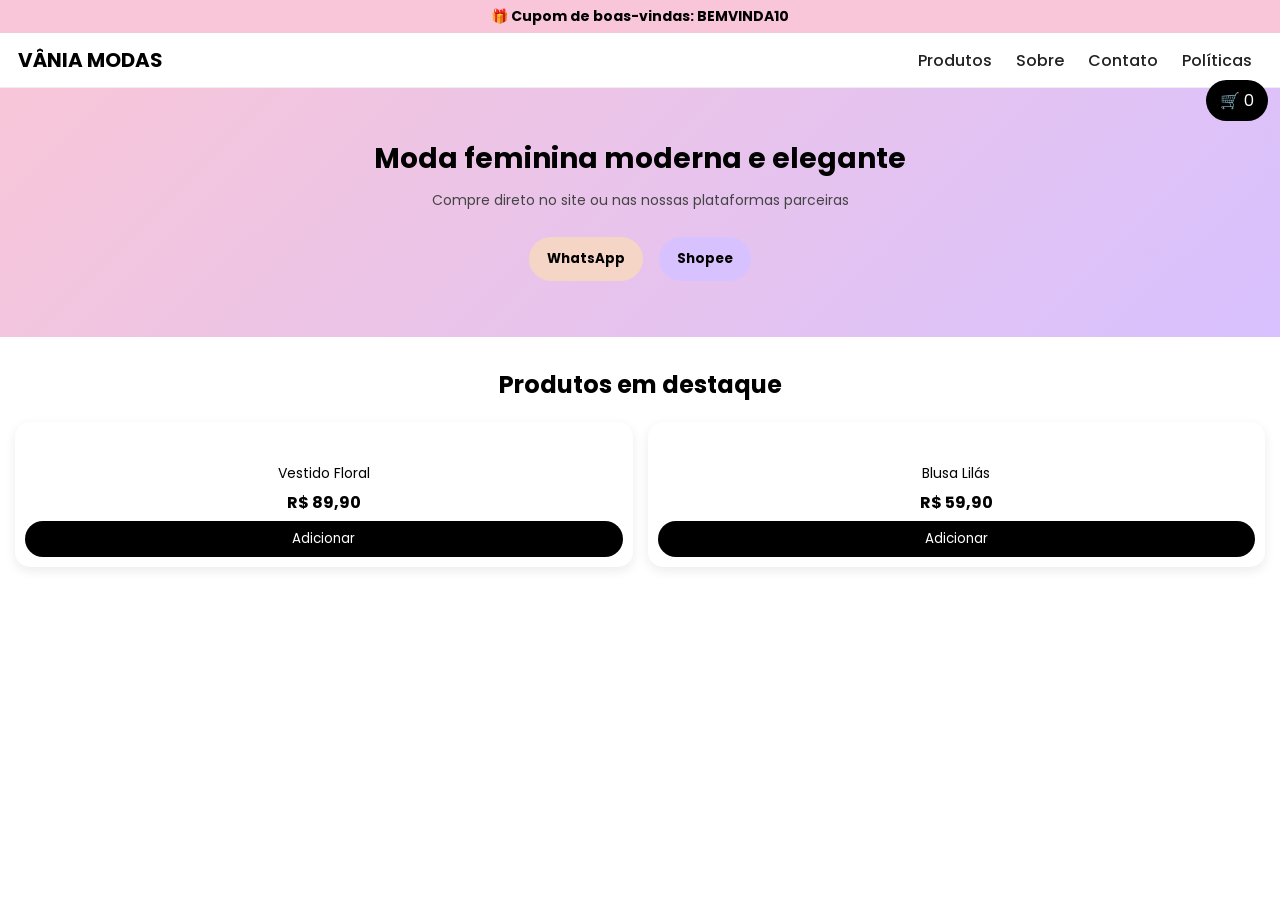
==== index.html @ fba29510 "Refactor HTML structure and update cart functions" ====
<!DOCTYPE html>
<html lang="pt-BR">
<head>
    <meta charset="UTF-8">
    <meta name="viewport" content="width=device-width, initial-scale=1.0">
    <title>Vânia Modas</title>

    <!-- LIGANDO O CSS EXTERNO -->
    <link rel="stylesheet" href="style.css">

    <!-- FONTE MODERNA -->
    <link href="https://fonts.googleapis.com/css2?family=Poppins:wght@300;500;700&display=swap" rel="stylesheet">
</head>

<body>

<!-- TOPO CUPOM -->
<div class="topbar">
🎁 Cupom de boas-vindas: <b>BEMVINDA10</b>
</div>

<!-- HEADER -->
<header>
    <div class="logo">VÂNIA MODAS</div>

    <nav>
        <a href="#">Produtos</a>
        <a href="#">Sobre</a>
        <a href="#">Contato</a>
        <a href="#">Políticas</a>
    </nav>
</header>

<!-- CARRINHO ESTILO APP (NÃO CORTA NUNCA) -->
<span class="cart-btn mobile-cart" onclick="toggleCart()">🛒 <span id="count">0</span></span>

<!-- HERO -->
<section class="hero">
    <h1>Moda feminina moderna e elegante</h1>
    <p>Compre direto no site ou nas nossas plataformas parceiras</p>

    <button class="btn botao-nude">WhatsApp</button>
    <button class="btn botao-lilas">Shopee</button>
</section>

<!-- PRODUTOS -->
<section class="produtos">
    <h2>Produtos em destaque</h2>

    <div class="grid-produtos">

        <div class="card">
            <img src="https://via.placeholder.com/300x300" alt="">
            <p class="nome-produto">Vestido Floral</p>
            <p class="preco">R$ 89,90</p>
            <button class="add-btn" onclick="addToCart('Vestido Floral')">Adicionar</button>
        </div>

        <div class="card">
            <img src="https://via.placeholder.com/300x300" alt="">
            <p class="nome-produto">Blusa Lilás</p>
            <p class="preco">R$ 59,90</p>
            <button class="add-btn" onclick="addToCart('Blusa Lilás')">Adicionar</button>
        </div>

    </div>
</section>

<!-- CARRINHO MODAL -->
<div class="cart-modal" id="cartModal">
    <h3>Seu Carrinho</h3>
    <div class="cart-items" id="cartItems"></div>
    <button class="cart-close" onclick="toggleCart()">Fechar</button>
</div>

<!-- SCRIPT -->
<script>
let cart = [];

function addToCart(produto){
    cart.push(produto);
    document.getElementById("count").innerText = cart.length;
    updateCart();
}

function updateCart(){
    let html = "";
    cart.forEach(p => {
        html += "<p>🛍️ " + p + "</p>";
    });
    document.getElementById("cartItems").innerHTML = html;
}

function toggleCart(){
    document.getElementById("cartModal").classList.toggle("active");
}
</script>

</body>
</html>
---- style.css ----
/* RESET */
* {
    margin: 0;
    padding: 0;
    box-sizing: border-box;
    font-family: 'Poppins', sans-serif;
}

/* CORES */
:root {
    --rosa: #f8c6d8;
    --lilas: #d8c1ff;
    --nude: #f5d6c6;
    --preto: #222;
}

/* TOPO CUPOM */
.topbar {
    background: var(--rosa);
    text-align: center;
    padding: 6px;
    font-size: 14px;
    font-weight: bold;
}

/* HEADER */
header {
    display: flex;
    justify-content: space-between;
    align-items: center;
    padding: 12px 18px;
    background: white;
    border-bottom: 1px solid #eee;
    position: sticky;
    top: 0;
    z-index: 1000;
}

.logo {
    font-size: 20px;
    font-weight: bold;
}

nav a {
    margin: 0 10px;
    text-decoration: none;
    color: var(--preto);
    font-weight: 500;
}

/* CARRINHO ESTILO APP (NÃO CORTA) */
.cart-btn {
    background: black;
    color: white;
    padding: 8px 14px;
    border-radius: 30px;
    cursor: pointer;
    font-size: 16px;
    position: fixed;
    top: 80px;
    right: 12px;
    z-index: 9999;
}

/* HERO */
.hero {
    background: linear-gradient(135deg, var(--rosa), var(--lilas));
    padding: 50px 20px;
    text-align: center;
}

.hero h1 {
    font-size: 28px;
    margin-bottom: 10px;
}

.hero p {
    font-size: 14px;
    color: #444;
    margin-bottom: 20px;
}

/* BOTÕES */
.btn {
    padding: 12px 18px;
    border-radius: 25px;
    border: none;
    cursor: pointer;
    margin: 6px;
    font-weight: bold;
}

.botao-nude {
    background: var(--nude);
}

.botao-lilas {
    background: var(--lilas);
}

/* PRODUTOS */
.produtos {
    padding: 30px 15px;
}

.produtos h2 {
    text-align: center;
    margin-bottom: 20px;
}

.grid-produtos {
    display: grid;
    grid-template-columns: repeat(2, 1fr);
    gap: 15px;
}

.card {
    background: white;
    border-radius: 15px;
    box-shadow: 0 4px 12px rgba(0,0,0,0.08);
    padding: 10px;
    text-align: center;
}

.card img {
    width: 100%;
    border-radius: 12px;
}

.nome-produto {
    font-size: 14px;
    margin: 6px 0;
}

.preco {
    font-weight: bold;
    margin-bottom: 6px;
}

.add-btn {
    background: black;
    color: white;
    padding: 8px;
    border-radius: 20px;
    border: none;
    width: 100%;
    cursor: pointer;
}

/* CARRINHO MODAL */
.cart-modal {
    position: fixed;
    top: 0;
    right: -100%;
    width: 300px;
    height: 100vh;
    background: white;
    box-shadow: -5px 0 15px rgba(0,0,0,0.2);
    padding: 15px;
    transition: 0.3s;
    z-index: 99999;
}

.cart-modal.active {
    right: 0;
}

.cart-modal h3 {
    margin-bottom: 10px;
}

.cart-items {
    font-size: 14px;
    margin-bottom: 10px;
}

.cart-close {
    background: red;
    color: white;
    border: none;
    padding: 8px;
    width: 100%;
    border-radius: 8px;
}

/* MOBILE AJUSTES */
@media (max-width: 600px) {
    .grid-produtos {
        grid-template-columns: 1fr 1fr;
    }

    nav {
        display: none;
    }

    .hero h1 {
        font-size: 22px;
    }
}
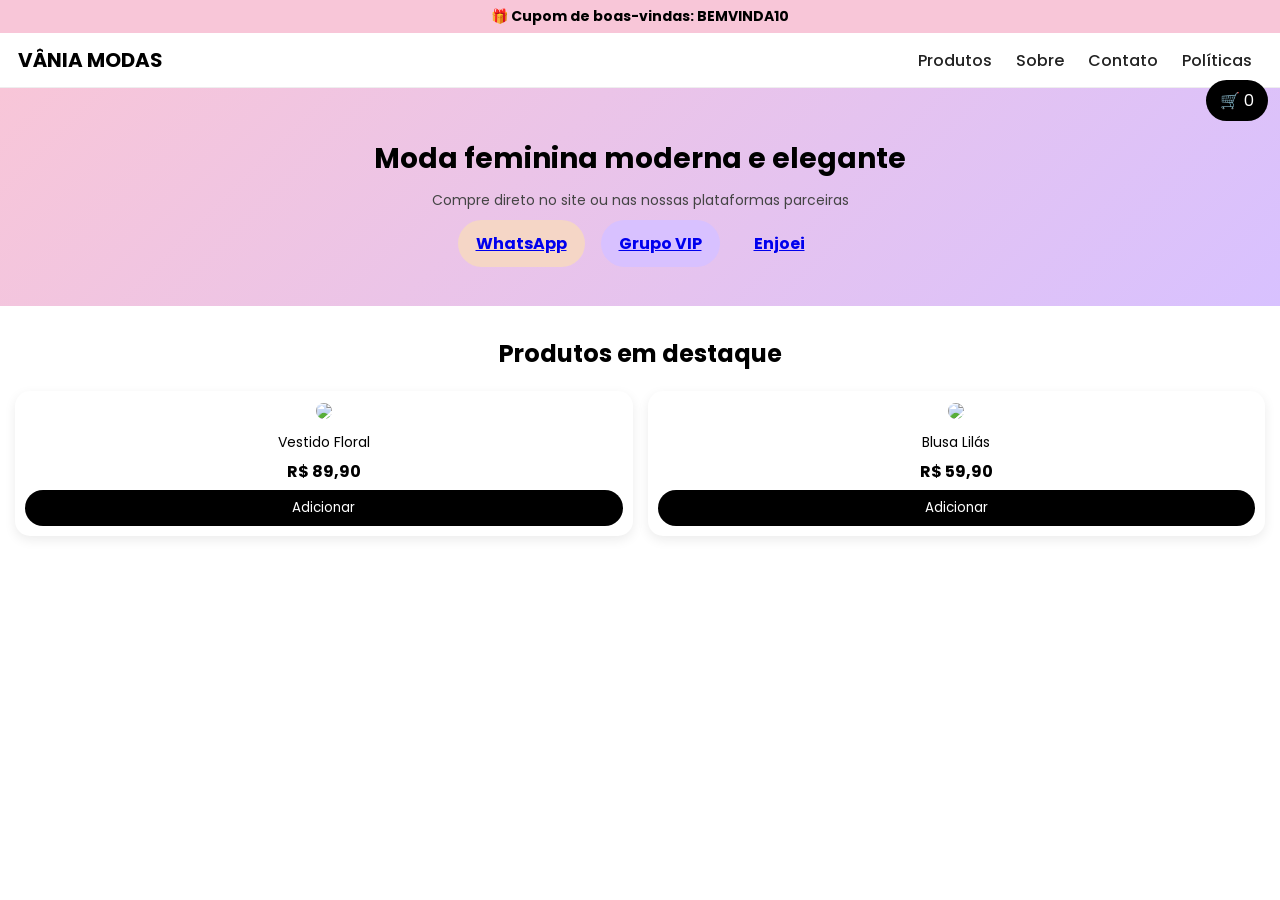
==== commit 12218bf4: "Update index.html" ====
--- a/index.html
+++ b/index.html
@@ -1,15 +1,15 @@
 <!DOCTYPE html>
 <html lang="pt-BR">
 <head>
-    <meta charset="UTF-8">
-    <meta name="viewport" content="width=device-width, initial-scale=1.0">
-    <title>Vânia Modas</title>
+<meta charset="UTF-8">
+<meta name="viewport" content="width=device-width, initial-scale=1.0">
+<title>Vânia Modas</title>
 
-    <!-- LIGANDO O CSS EXTERNO -->
-    <link rel="stylesheet" href="style.css">
+<!-- CSS EXTERNO -->
+<link rel="stylesheet" href="style.css">
 
-    <!-- FONTE MODERNA -->
-    <link href="https://fonts.googleapis.com/css2?family=Poppins:wght@300;500;700&display=swap" rel="stylesheet">
+<!-- FONTE -->
+<link href="https://fonts.googleapis.com/css2?family=Poppins:wght@300;500;700&display=swap" rel="stylesheet">
 </head>
 
 <body>
@@ -21,56 +21,61 @@
 
 <!-- HEADER -->
 <header>
-    <div class="logo">VÂNIA MODAS</div>
+<div class="logo">VÂNIA MODAS</div>
 
-    <nav>
-        <a href="#">Produtos</a>
-        <a href="#">Sobre</a>
-        <a href="#">Contato</a>
-        <a href="#">Políticas</a>
-    </nav>
+<nav class="menu">
+<a href="#produtos">Produtos</a>
+<a href="#sobre">Sobre</a>
+<a href="#contato">Contato</a>
+<a href="#politicas">Políticas</a>
+</nav>
 </header>
 
-<!-- CARRINHO ESTILO APP (NÃO CORTA NUNCA) -->
-<span class="cart-btn mobile-cart" onclick="toggleCart()">🛒 <span id="count">0</span></span>
+<!-- CARRINHO FIXO ESTILO APP -->
+<div class="cart-btn" onclick="toggleCart()">🛒 <span id="count">0</span></div>
 
 <!-- HERO -->
 <section class="hero">
-    <h1>Moda feminina moderna e elegante</h1>
-    <p>Compre direto no site ou nas nossas plataformas parceiras</p>
+<h1>Moda feminina moderna e elegante</h1>
+<p>Compre direto no site ou nas nossas plataformas parceiras</p>
 
-    <button class="btn botao-nude">WhatsApp</button>
-    <button class="btn botao-lilas">Shopee</button>
+<div class="hero-botoes">
+<a href="https://wa.me/5511999999999" target="_blank" class="btn botao-nude">WhatsApp</a>
+
+<a href="https://chat.whatsapp.com/SEULINKDOGRUPO" target="_blank" class="btn botao-lilas">Grupo VIP</a>
+
+<a href="https://www.enjoei.com.br/@seuperfil" target="_blank" class="btn botao-enjoei">Enjoei</a>
+</div>
 </section>
 
 <!-- PRODUTOS -->
-<section class="produtos">
-    <h2>Produtos em destaque</h2>
+<section class="produtos" id="produtos">
+<h2>Produtos em destaque</h2>
 
-    <div class="grid-produtos">
+<div class="grid-produtos">
 
-        <div class="card">
-            <img src="https://via.placeholder.com/300x300" alt="">
-            <p class="nome-produto">Vestido Floral</p>
-            <p class="preco">R$ 89,90</p>
-            <button class="add-btn" onclick="addToCart('Vestido Floral')">Adicionar</button>
-        </div>
+<div class="card">
+<img src="https://via.placeholder.com/300" />
+<p class="nome-produto">Vestido Floral</p>
+<p class="preco">R$ 89,90</p>
+<button class="add-btn" onclick="addToCart('Vestido Floral')">Adicionar</button>
+</div>
 
-        <div class="card">
-            <img src="https://via.placeholder.com/300x300" alt="">
-            <p class="nome-produto">Blusa Lilás</p>
-            <p class="preco">R$ 59,90</p>
-            <button class="add-btn" onclick="addToCart('Blusa Lilás')">Adicionar</button>
-        </div>
+<div class="card">
+<img src="https://via.placeholder.com/300" />
+<p class="nome-produto">Blusa Lilás</p>
+<p class="preco">R$ 59,90</p>
+<button class="add-btn" onclick="addToCart('Blusa Lilás')">Adicionar</button>
+</div>
 
-    </div>
+</div>
 </section>
 
-<!-- CARRINHO MODAL -->
+<!-- CARRINHO -->
 <div class="cart-modal" id="cartModal">
-    <h3>Seu Carrinho</h3>
-    <div class="cart-items" id="cartItems"></div>
-    <button class="cart-close" onclick="toggleCart()">Fechar</button>
+<h3>Seu Carrinho</h3>
+<div id="cartItems"></div>
+<button class="cart-close" onclick="toggleCart()">Fechar</button>
 </div>
 
 <!-- SCRIPT -->
@@ -78,21 +83,19 @@
 let cart = [];
 
 function addToCart(produto){
-    cart.push(produto);
-    document.getElementById("count").innerText = cart.length;
-    updateCart();
+ cart.push(produto);
+ document.getElementById("count").innerText = cart.length;
+ updateCart();
 }
 
 function updateCart(){
-    let html = "";
-    cart.forEach(p => {
-        html += "<p>🛍️ " + p + "</p>";
-    });
-    document.getElementById("cartItems").innerHTML = html;
+ let html = "";
+ cart.forEach(p => html += "<p>🛍️ " + p + "</p>");
+ document.getElementById("cartItems").innerHTML = html;
 }
 
 function toggleCart(){
-    document.getElementById("cartModal").classList.toggle("active");
+ document.getElementById("cartModal").classList.toggle("active");
 }
 </script>
 
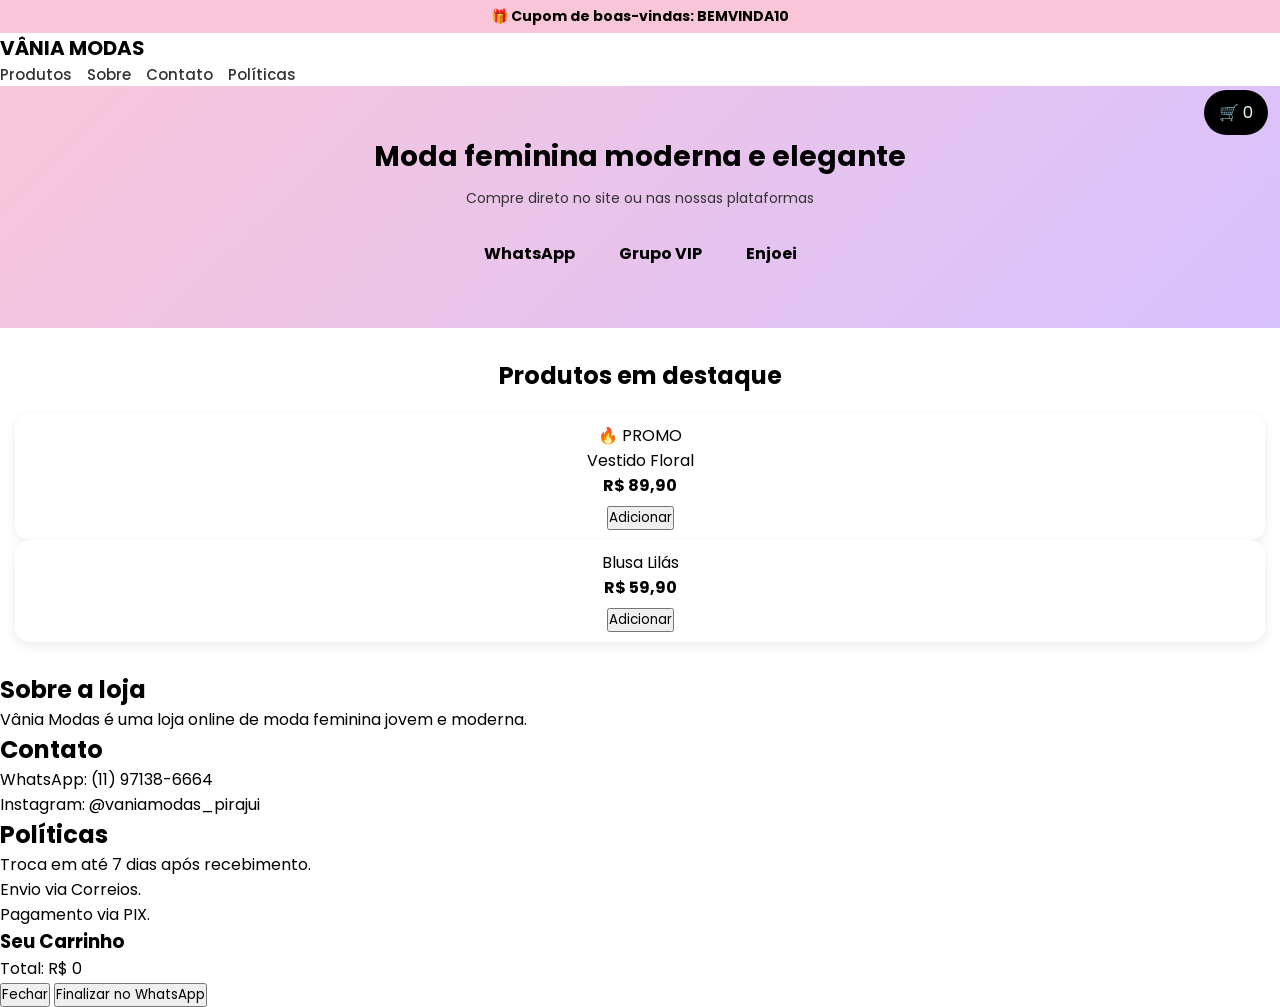
==== commit 206af512: "Update index.html" ====
--- a/index.html
+++ b/index.html
@@ -1,101 +1,131 @@
 <!DOCTYPE html>
-<html lang="pt-BR">
+<html lang="pt-br">
 <head>
 <meta charset="UTF-8">
 <meta name="viewport" content="width=device-width, initial-scale=1.0">
-<title>Vânia Modas</title>
 
-<!-- CSS EXTERNO -->
+<title>VÂNIA MODAS</title>
+
 <link rel="stylesheet" href="style.css">
+<link href="https://fonts.googleapis.com/css2?family=Poppins:wght@300;400;600&display=swap" rel="stylesheet">
 
-<!-- FONTE -->
-<link href="https://fonts.googleapis.com/css2?family=Poppins:wght@300;500;700&display=swap" rel="stylesheet">
 </head>
-
 <body>
 
 <!-- TOPO CUPOM -->
-<div class="topbar">
-🎁 Cupom de boas-vindas: <b>BEMVINDA10</b>
-</div>
+<div class="topbar">🎁 Cupom de boas-vindas: BEMVINDA10</div>
 
-<!-- HEADER -->
-<header>
+<!-- MENU -->
+<nav class="navbar">
 <div class="logo">VÂNIA MODAS</div>
 
-<nav class="menu">
+<div class="menu">
 <a href="#produtos">Produtos</a>
 <a href="#sobre">Sobre</a>
 <a href="#contato">Contato</a>
 <a href="#politicas">Políticas</a>
+</div>
+
+<span class="cart-btn" onclick="toggleCart()">🛒 <span id="count">0</span></span>
 </nav>
-</header>
-
-<!-- CARRINHO FIXO ESTILO APP -->
-<div class="cart-btn" onclick="toggleCart()">🛒 <span id="count">0</span></div>
 
 <!-- HERO -->
 <section class="hero">
 <h1>Moda feminina moderna e elegante</h1>
-<p>Compre direto no site ou nas nossas plataformas parceiras</p>
+<p>Compre direto no site ou nas nossas plataformas</p>
 
-<div class="hero-botoes">
-<a href="https://wa.me/5511999999999" target="_blank" class="btn botao-nude">WhatsApp</a>
-
-<a href="https://chat.whatsapp.com/SEULINKDOGRUPO" target="_blank" class="btn botao-lilas">Grupo VIP</a>
-
-<a href="https://www.enjoei.com.br/@seuperfil" target="_blank" class="btn botao-enjoei">Enjoei</a>
+<div class="hero-buttons">
+<a href="https://wa.me/5511971386664" target="_blank" class="btn nude">WhatsApp</a>
+<a href="https://chat.whatsapp.com/SEU-GRUPO" target="_blank" class="btn lilas">Grupo VIP</a>
+<a href="https://www.enjoei.com.br/@seuperfil" target="_blank" class="btn peach">Enjoei</a>
 </div>
 </section>
 
 <!-- PRODUTOS -->
-<section class="produtos" id="produtos">
+<section id="produtos" class="produtos">
 <h2>Produtos em destaque</h2>
 
-<div class="grid-produtos">
+<div class="grid">
 
 <div class="card">
-<img src="https://via.placeholder.com/300" />
-<p class="nome-produto">Vestido Floral</p>
-<p class="preco">R$ 89,90</p>
-<button class="add-btn" onclick="addToCart('Vestido Floral')">Adicionar</button>
+<span class="badge">🔥 PROMO</span>
+<div class="nome">Vestido Floral</div>
+<div class="preco">R$ 89,90</div>
+<button onclick="addToCart('Vestido Floral',89.9)">Adicionar</button>
 </div>
 
 <div class="card">
-<img src="https://via.placeholder.com/300" />
-<p class="nome-produto">Blusa Lilás</p>
-<p class="preco">R$ 59,90</p>
-<button class="add-btn" onclick="addToCart('Blusa Lilás')">Adicionar</button>
+<div class="nome">Blusa Lilás</div>
+<div class="preco">R$ 59,90</div>
+<button onclick="addToCart('Blusa Lilás',59.9)">Adicionar</button>
 </div>
 
 </div>
 </section>
 
+<!-- SOBRE -->
+<section id="sobre" class="info">
+<h2>Sobre a loja</h2>
+<p>Vânia Modas é uma loja online de moda feminina jovem e moderna.</p>
+</section>
+
+<!-- CONTATO -->
+<section id="contato" class="info">
+<h2>Contato</h2>
+<p>WhatsApp: (11) 97138-6664</p>
+<p>Instagram: @vaniamodas_pirajui</p>
+</section>
+
+<!-- POLÍTICAS -->
+<section id="politicas" class="info">
+<h2>Políticas</h2>
+<p>Troca em até 7 dias após recebimento.</p>
+<p>Envio via Correios.</p>
+<p>Pagamento via PIX.</p>
+</section>
+
 <!-- CARRINHO -->
-<div class="cart-modal" id="cartModal">
+<div class="cart" id="cart">
 <h3>Seu Carrinho</h3>
 <div id="cartItems"></div>
-<button class="cart-close" onclick="toggleCart()">Fechar</button>
+<p>Total: R$ <span id="total">0</span></p>
+<button onclick="toggleCart()">Fechar</button>
+<button onclick="checkoutWhats()">Finalizar no WhatsApp</button>
 </div>
 
 <!-- SCRIPT -->
 <script>
 let cart = [];
 
-function addToCart(produto){
- cart.push(produto);
- document.getElementById("count").innerText = cart.length;
- updateCart();
+function toggleCart(){
+document.getElementById("cart").classList.toggle("open");
+}
+
+function addToCart(nome, preco){
+cart.push({nome,preco});
+updateCart();
 }
 
 function updateCart(){
- let html = "";
- cart.forEach(p => html += "<p>🛍️ " + p + "</p>");
- document.getElementById("cartItems").innerHTML = html;
+let items = document.getElementById("cartItems");
+items.innerHTML = "";
+let total = 0;
+
+cart.forEach(p=>{
+items.innerHTML += `<div>${p.nome} - R$ ${p.preco}</div>`;
+total += p.preco;
+});
+
+document.getElementById("total").innerText = total.toFixed(2);
+document.getElementById("count").innerText = cart.length;
 }
 
-function toggleCart(){
- document.getElementById("cartModal").classList.toggle("active");
+function checkoutWhats(){
+let msg="🛍️ Pedido Vânia Modas:%0A";
+cart.forEach(p=>{
+msg+=`• ${p.nome} - R$ ${p.preco}%0A`;
+});
+window.open("https://wa.me/5511971386664?text="+msg);
 }
 </script>
 
--- a/style.css
+++ b/style.css
@@ -1,199 +1,202 @@
 /* RESET */
-* {
-    margin: 0;
-    padding: 0;
-    box-sizing: border-box;
-    font-family: 'Poppins', sans-serif;
+*{
+margin:0;
+padding:0;
+box-sizing:border-box;
+font-family:Poppins,sans-serif;
 }
 
 /* CORES */
-:root {
-    --rosa: #f8c6d8;
-    --lilas: #d8c1ff;
-    --nude: #f5d6c6;
-    --preto: #222;
-}
-
-/* TOPO CUPOM */
-.topbar {
-    background: var(--rosa);
-    text-align: center;
-    padding: 6px;
-    font-size: 14px;
-    font-weight: bold;
+:root{
+--rosa:#f8c6d8;
+--lilas:#d8c1ff;
+--nude:#f5d6c6;
+--enjoei:#ff6f61;
+--preto:#111;
+}
+
+/* TOPO */
+.topbar{
+background:var(--rosa);
+text-align:center;
+padding:6px;
+font-size:14px;
+font-weight:bold;
 }
 
 /* HEADER */
-header {
-    display: flex;
-    justify-content: space-between;
-    align-items: center;
-    padding: 12px 18px;
-    background: white;
-    border-bottom: 1px solid #eee;
-    position: sticky;
-    top: 0;
-    z-index: 1000;
-}
-
-.logo {
-    font-size: 20px;
-    font-weight: bold;
-}
-
-nav a {
-    margin: 0 10px;
-    text-decoration: none;
-    color: var(--preto);
-    font-weight: 500;
-}
-
-/* CARRINHO ESTILO APP (NÃO CORTA) */
-.cart-btn {
-    background: black;
-    color: white;
-    padding: 8px 14px;
-    border-radius: 30px;
-    cursor: pointer;
-    font-size: 16px;
-    position: fixed;
-    top: 80px;
-    right: 12px;
-    z-index: 9999;
+header{
+display:flex;
+justify-content:space-between;
+align-items:center;
+padding:12px 18px;
+background:white;
+border-bottom:1px solid #eee;
+position:sticky;
+top:0;
+z-index:1000;
+}
+
+.logo{
+font-size:20px;
+font-weight:700;
+}
+
+/* MENU */
+.menu{
+display:flex;
+gap:15px;
+}
+
+.menu a{
+text-decoration:none;
+color:#333;
+font-weight:500;
+font-size:15px;
 }
 
 /* HERO */
-.hero {
-    background: linear-gradient(135deg, var(--rosa), var(--lilas));
-    padding: 50px 20px;
-    text-align: center;
-}
-
-.hero h1 {
-    font-size: 28px;
-    margin-bottom: 10px;
-}
-
-.hero p {
-    font-size: 14px;
-    color: #444;
-    margin-bottom: 20px;
+.hero{
+background:linear-gradient(135deg,var(--rosa),var(--lilas));
+padding:50px 20px;
+text-align:center;
+}
+
+.hero h1{
+font-size:28px;
+margin-bottom:10px;
+}
+
+.hero p{
+font-size:14px;
+margin-bottom:20px;
+color:#333;
 }
 
 /* BOTÕES */
-.btn {
-    padding: 12px 18px;
-    border-radius: 25px;
-    border: none;
-    cursor: pointer;
-    margin: 6px;
-    font-weight: bold;
-}
-
-.botao-nude {
-    background: var(--nude);
-}
-
-.botao-lilas {
-    background: var(--lilas);
-}
+.hero-botoes{
+display:flex;
+justify-content:center;
+gap:10px;
+flex-wrap:wrap;
+}
+
+.btn{
+padding:12px 20px;
+border-radius:25px;
+border:none;
+font-weight:bold;
+cursor:pointer;
+text-decoration:none;
+color:black;
+display:inline-block;
+}
+
+.botao-nude{background:var(--nude);}
+.botao-lilas{background:var(--lilas);}
+.botao-enjoei{background:var(--enjoei); color:white;}
 
 /* PRODUTOS */
-.produtos {
-    padding: 30px 15px;
-}
-
-.produtos h2 {
-    text-align: center;
-    margin-bottom: 20px;
-}
-
-.grid-produtos {
-    display: grid;
-    grid-template-columns: repeat(2, 1fr);
-    gap: 15px;
-}
-
-.card {
-    background: white;
-    border-radius: 15px;
-    box-shadow: 0 4px 12px rgba(0,0,0,0.08);
-    padding: 10px;
-    text-align: center;
-}
-
-.card img {
-    width: 100%;
-    border-radius: 12px;
-}
-
-.nome-produto {
-    font-size: 14px;
-    margin: 6px 0;
-}
-
-.preco {
-    font-weight: bold;
-    margin-bottom: 6px;
-}
-
-.add-btn {
-    background: black;
-    color: white;
-    padding: 8px;
-    border-radius: 20px;
-    border: none;
-    width: 100%;
-    cursor: pointer;
-}
-
-/* CARRINHO MODAL */
-.cart-modal {
-    position: fixed;
-    top: 0;
-    right: -100%;
-    width: 300px;
-    height: 100vh;
-    background: white;
-    box-shadow: -5px 0 15px rgba(0,0,0,0.2);
-    padding: 15px;
-    transition: 0.3s;
-    z-index: 99999;
-}
-
-.cart-modal.active {
-    right: 0;
-}
-
-.cart-modal h3 {
-    margin-bottom: 10px;
-}
-
-.cart-items {
-    font-size: 14px;
-    margin-bottom: 10px;
-}
-
-.cart-close {
-    background: red;
-    color: white;
-    border: none;
-    padding: 8px;
-    width: 100%;
-    border-radius: 8px;
-}
-
-/* MOBILE AJUSTES */
-@media (max-width: 600px) {
-    .grid-produtos {
-        grid-template-columns: 1fr 1fr;
-    }
-
-    nav {
-        display: none;
-    }
-
-    .hero h1 {
-        font-size: 22px;
-    }
-}
+.produtos{
+padding:30px 15px;
+}
+
+.produtos h2{
+text-align:center;
+margin-bottom:20px;
+}
+
+.grid-produtos{
+display:grid;
+grid-template-columns:repeat(2,1fr);
+gap:15px;
+}
+
+.card{
+background:white;
+border-radius:15px;
+box-shadow:0 4px 12px rgba(0,0,0,.08);
+padding:10px;
+text-align:center;
+}
+
+.card img{
+width:100%;
+border-radius:12px;
+}
+
+.nome-produto{
+font-size:14px;
+margin:6px 0;
+}
+
+.preco{
+font-weight:bold;
+margin-bottom:6px;
+}
+
+.add-btn{
+background:black;
+color:white;
+padding:10px;
+border-radius:20px;
+border:none;
+width:100%;
+cursor:pointer;
+}
+
+/* CARRINHO FIXO */
+.cart-btn{
+background:black;
+color:white;
+padding:10px 15px;
+border-radius:30px;
+position:fixed;
+right:12px;
+top:90px;
+font-size:16px;
+cursor:pointer;
+z-index:9999;
+}
+
+/* MODAL CARRINHO */
+.cart-modal{
+position:fixed;
+top:0;
+right:-100%;
+width:300px;
+height:100vh;
+background:white;
+box-shadow:-5px 0 15px rgba(0,0,0,.2);
+padding:15px;
+transition:.3s;
+z-index:99999;
+}
+
+.cart-modal.active{
+right:0;
+}
+
+.cart-close{
+background:red;
+color:white;
+border:none;
+padding:10px;
+width:100%;
+border-radius:8px;
+}
+
+/* MOBILE */
+@media(max-width:600px){
+.menu{
+display:none;
+}
+
+.grid-produtos{
+grid-template-columns:1fr;
+}
+
+.hero h1{
+font-size:22px;
+}
+}
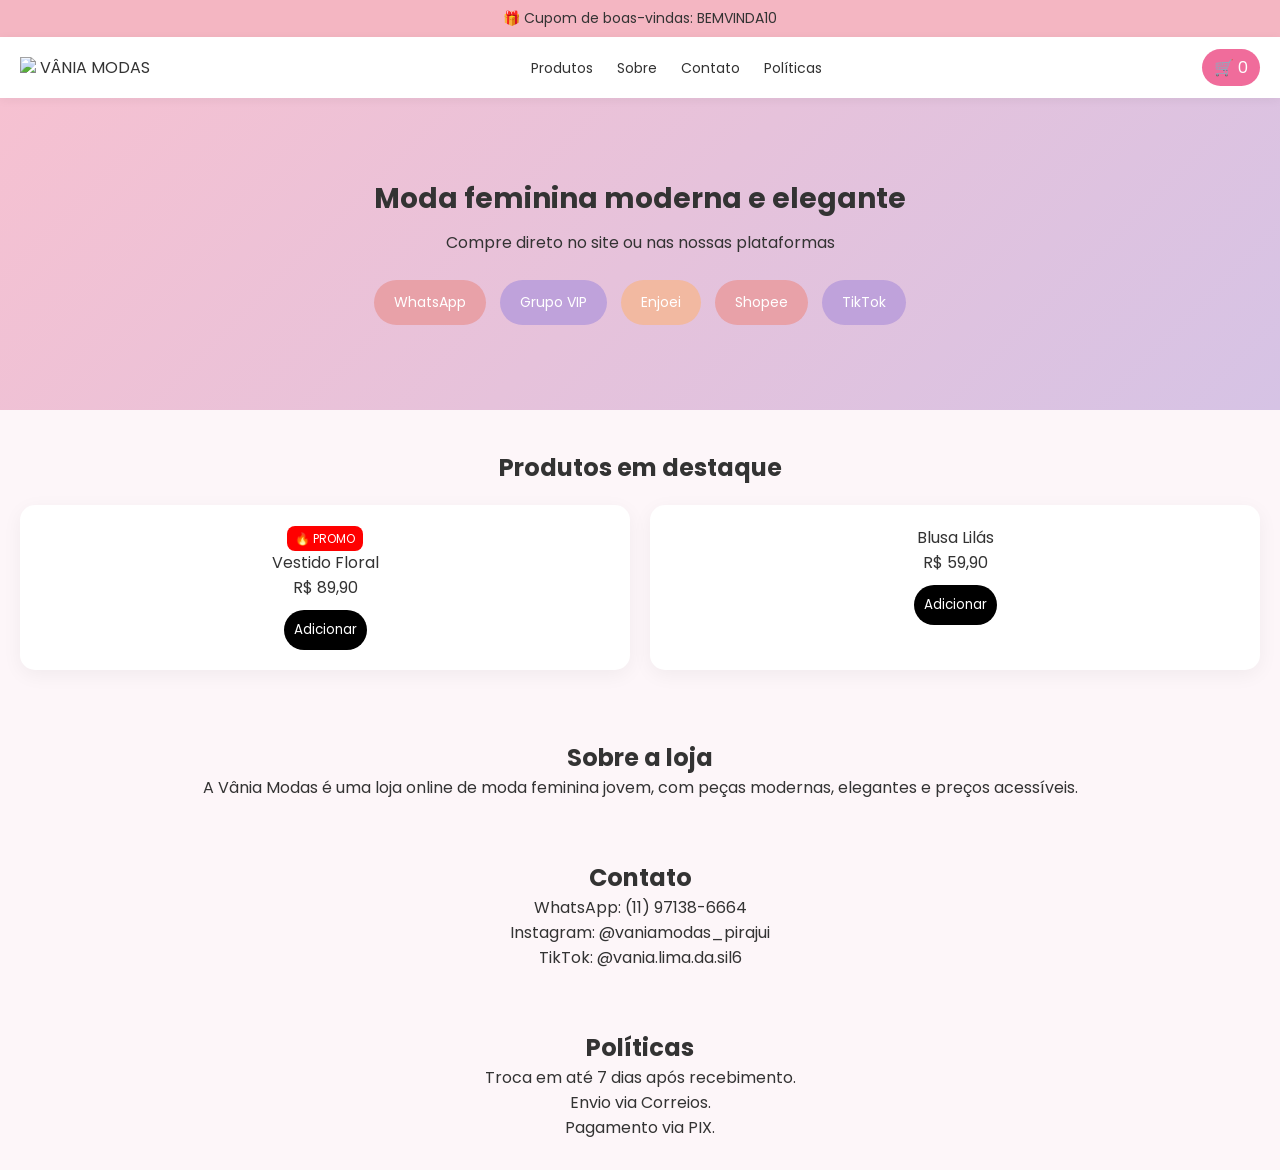
==== commit 8f6543de: "Update index.html" ====
--- a/index.html
+++ b/index.html
@@ -17,7 +17,11 @@
 
 <!-- MENU -->
 <nav class="navbar">
-<div class="logo">VÂNIA MODAS</div>
+
+<div class="logo-area">
+<img src="logo.png" class="logo-img">
+<span class="logo-text">VÂNIA MODAS</span>
+</div>
 
 <div class="menu">
 <a href="#produtos">Produtos</a>
@@ -27,6 +31,7 @@
 </div>
 
 <span class="cart-btn" onclick="toggleCart()">🛒 <span id="count">0</span></span>
+
 </nav>
 
 <!-- HERO -->
@@ -36,8 +41,10 @@
 
 <div class="hero-buttons">
 <a href="https://wa.me/5511971386664" target="_blank" class="btn nude">WhatsApp</a>
-<a href="https://chat.whatsapp.com/SEU-GRUPO" target="_blank" class="btn lilas">Grupo VIP</a>
-<a href="https://www.enjoei.com.br/@seuperfil" target="_blank" class="btn peach">Enjoei</a>
+<a href="https://chat.whatsapp.com/LoO4h3hLxGiLwfIPNtbfMi" target="_blank" class="btn lilas">Grupo VIP</a>
+<a href="https://enjoei.com.br/vaniamodas" target="_blank" class="btn peach">Enjoei</a>
+<a href="https://s.shopee.com.br/7AYKPWVtTs" target="_blank" class="btn nude">Shopee</a>
+<a href="https://tiktok.com/@vania.lima.da.sil6" target="_blank" class="btn lilas">TikTok</a>
 </div>
 </section>
 
@@ -66,7 +73,7 @@
 <!-- SOBRE -->
 <section id="sobre" class="info">
 <h2>Sobre a loja</h2>
-<p>Vânia Modas é uma loja online de moda feminina jovem e moderna.</p>
+<p>A Vânia Modas é uma loja online de moda feminina jovem, com peças modernas, elegantes e preços acessíveis.</p>
 </section>
 
 <!-- CONTATO -->
@@ -74,6 +81,7 @@
 <h2>Contato</h2>
 <p>WhatsApp: (11) 97138-6664</p>
 <p>Instagram: @vaniamodas_pirajui</p>
+<p>TikTok: @vania.lima.da.sil6</p>
 </section>
 
 <!-- POLÍTICAS -->
--- a/style.css
+++ b/style.css
@@ -1,4 +1,3 @@
-/* RESET */
 *{
 margin:0;
 padding:0;
@@ -6,60 +5,62 @@
 font-family:Poppins,sans-serif;
 }
 
-/* CORES */
-:root{
---rosa:#f8c6d8;
---lilas:#d8c1ff;
---nude:#f5d6c6;
---enjoei:#ff6f61;
---preto:#111;
+body{
+background:#fdf6f9;
+color:#333;
 }
 
 /* TOPO */
 .topbar{
-background:var(--rosa);
+background:#f4b6c2;
+padding:8px;
 text-align:center;
-padding:6px;
 font-size:14px;
-font-weight:bold;
 }
 
-/* HEADER */
-header{
+/* MENU */
+.navbar{
 display:flex;
 justify-content:space-between;
 align-items:center;
-padding:12px 18px;
+padding:12px 20px;
 background:white;
-border-bottom:1px solid #eee;
+box-shadow:0 2px 10px rgba(0,0,0,0.05);
 position:sticky;
 top:0;
-z-index:1000;
+z-index:999;
 }
 
 .logo{
+font-weight:600;
 font-size:20px;
-font-weight:700;
-}
-
-/* MENU */
-.menu{
-display:flex;
-gap:15px;
 }
 
 .menu a{
+margin:0 10px;
 text-decoration:none;
 color:#333;
-font-weight:500;
-font-size:15px;
+font-size:14px;
+}
+
+.menu a:hover{
+color:#f06c9b;
+}
+
+/* CARRINHO BOTÃO */
+.cart-btn{
+background:#f06c9b;
+color:white;
+padding:6px 12px;
+border-radius:20px;
+cursor:pointer;
 }
 
 /* HERO */
 .hero{
-background:linear-gradient(135deg,var(--rosa),var(--lilas));
-padding:50px 20px;
 text-align:center;
+padding:80px 20px;
+background:linear-gradient(135deg,#f6c1d1,#d6c3e5);
 }
 
 .hero h1{
@@ -68,37 +69,27 @@
 }
 
 .hero p{
-font-size:14px;
 margin-bottom:20px;
-color:#333;
 }
 
-/* BOTÕES */
-.hero-botoes{
-display:flex;
-justify-content:center;
-gap:10px;
-flex-wrap:wrap;
+.hero-buttons .btn{
+padding:12px 20px;
+border-radius:30px;
+text-decoration:none;
+margin:5px;
+display:inline-block;
+color:white;
+font-size:14px;
 }
 
-.btn{
-padding:12px 20px;
-border-radius:25px;
-border:none;
-font-weight:bold;
-cursor:pointer;
-text-decoration:none;
-color:black;
-display:inline-block;
-}
-
-.botao-nude{background:var(--nude);}
-.botao-lilas{background:var(--lilas);}
-.botao-enjoei{background:var(--enjoei); color:white;}
+/* CORES BOTÕES */
+.nude{background:#e8a1a8;}
+.lilas{background:#bfa2db;}
+.peach{background:#f2b9a1;}
 
 /* PRODUTOS */
 .produtos{
-padding:30px 15px;
+padding:40px 20px;
 }
 
 .produtos h2{
@@ -106,97 +97,69 @@
 margin-bottom:20px;
 }
 
-.grid-produtos{
+.grid{
 display:grid;
-grid-template-columns:repeat(2,1fr);
-gap:15px;
+grid-template-columns:repeat(auto-fit,minmax(200px,1fr));
+gap:20px;
 }
 
 .card{
 background:white;
+padding:20px;
 border-radius:15px;
-box-shadow:0 4px 12px rgba(0,0,0,.08);
-padding:10px;
+box-shadow:0 5px 20px rgba(0,0,0,0.05);
 text-align:center;
 }
 
-.card img{
-width:100%;
-border-radius:12px;
-}
-
-.nome-produto{
-font-size:14px;
-margin:6px 0;
-}
-
-.preco{
-font-weight:bold;
-margin-bottom:6px;
-}
-
-.add-btn{
+.card button{
+margin-top:10px;
+padding:10px;
+border:none;
+border-radius:20px;
 background:black;
 color:white;
-padding:10px;
-border-radius:20px;
-border:none;
-width:100%;
 cursor:pointer;
 }
 
-/* CARRINHO FIXO */
-.cart-btn{
-background:black;
+.badge{
+background:red;
 color:white;
-padding:10px 15px;
-border-radius:30px;
+padding:4px 8px;
+border-radius:8px;
+font-size:12px;
+}
+
+/* INFO */
+.info{
+padding:30px 20px;
+text-align:center;
+}
+
+/* CARRINHO */
+.cart{
 position:fixed;
-right:12px;
-top:90px;
-font-size:16px;
-cursor:pointer;
+right:-100%;
+top:0;
+width:280px;
+height:100%;
+background:white;
+box-shadow:-5px 0 20px rgba(0,0,0,0.2);
+padding:20px;
+transition:.3s;
 z-index:9999;
 }
 
-/* MODAL CARRINHO */
-.cart-modal{
-position:fixed;
-top:0;
-right:-100%;
-width:300px;
-height:100vh;
-background:white;
-box-shadow:-5px 0 15px rgba(0,0,0,.2);
-padding:15px;
-transition:.3s;
-z-index:99999;
-}
-
-.cart-modal.active{
+.cart.open{
 right:0;
 }
 
-.cart-close{
-background:red;
+.cart button{
+width:100%;
+padding:12px;
+margin-top:10px;
+border:none;
+border-radius:20px;
+background:#f06c9b;
 color:white;
-border:none;
-padding:10px;
-width:100%;
-border-radius:8px;
+cursor:pointer;
 }
-
-/* MOBILE */
-@media(max-width:600px){
-.menu{
-display:none;
-}
-
-.grid-produtos{
-grid-template-columns:1fr;
-}
-
-.hero h1{
-font-size:22px;
-}
-}
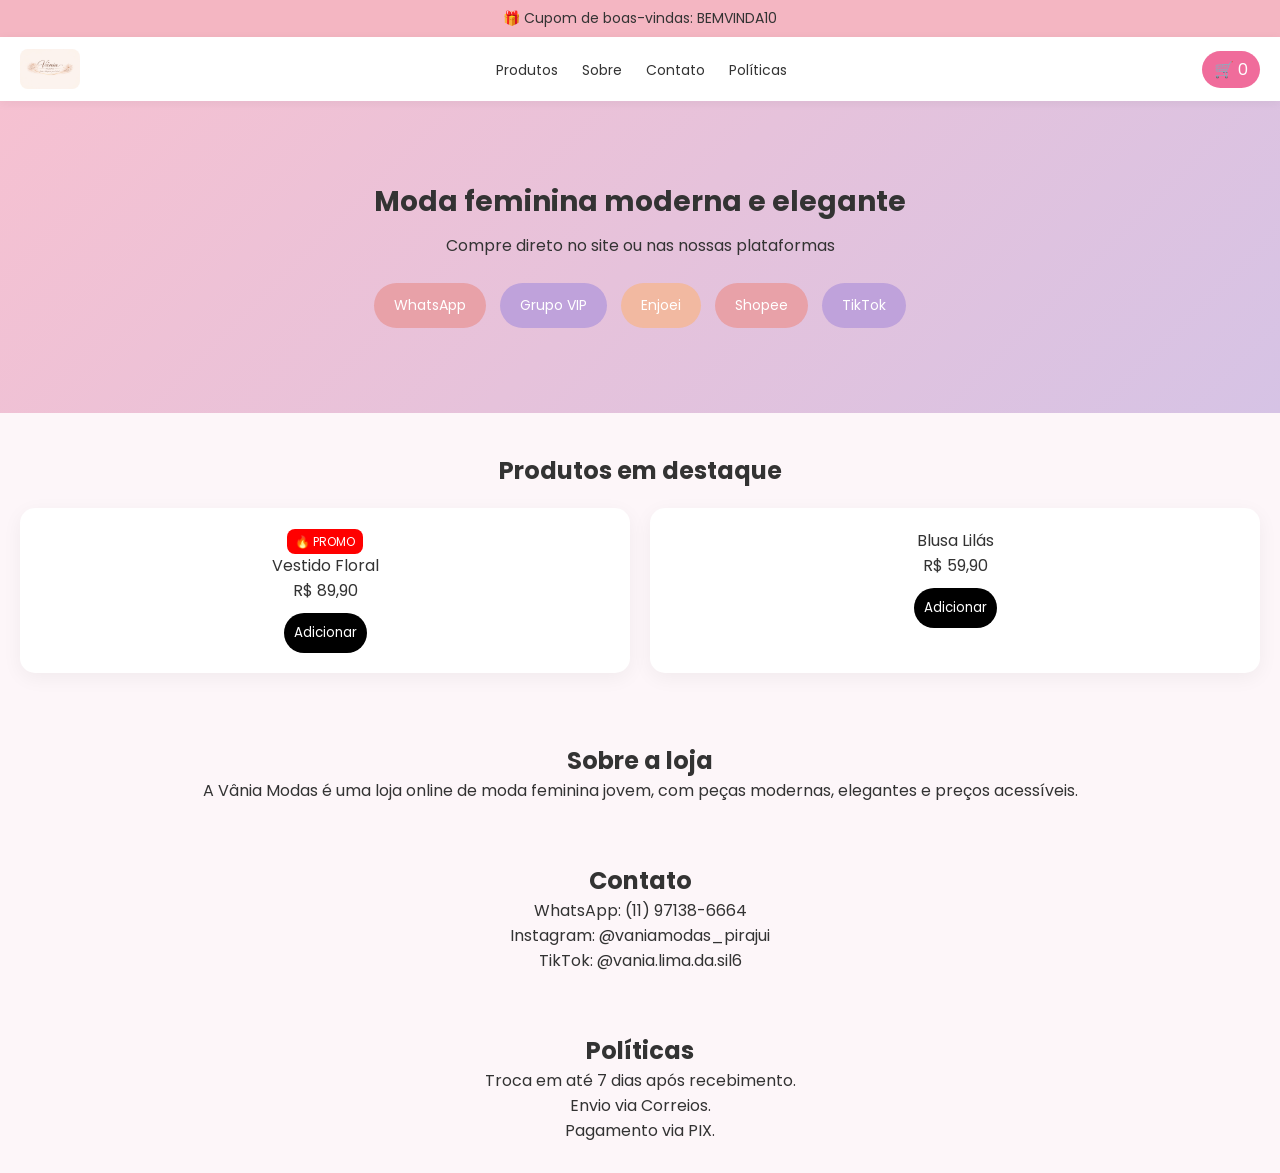
==== commit c1893280: "Remove logo text from navbar" ====
--- a/index.html
+++ b/index.html
@@ -20,7 +20,6 @@
 
 <div class="logo-area">
 <img src="logo.png" class="logo-img">
-<span class="logo-text">VÂNIA MODAS</span>
 </div>
 
 <div class="menu">
--- a/style.css
+++ b/style.css
@@ -31,9 +31,21 @@
 z-index:999;
 }
 
-.logo{
+.logo-area{
+display:flex;
+align-items:center;
+gap:10px;
+}
+
+.logo-img{
+height:40px;
+border-radius:8px;
+object-fit:contain;
+}
+
+.logo-text{
 font-weight:600;
-font-size:20px;
+letter-spacing:1px;
 }
 
 .menu a{
@@ -47,7 +59,7 @@
 color:#f06c9b;
 }
 
-/* CARRINHO BOTÃO */
+/* CARRINHO */
 .cart-btn{
 background:#f06c9b;
 color:white;
@@ -82,7 +94,7 @@
 font-size:14px;
 }
 
-/* CORES BOTÕES */
+/* CORES */
 .nude{background:#e8a1a8;}
 .lilas{background:#bfa2db;}
 .peach{background:#f2b9a1;}
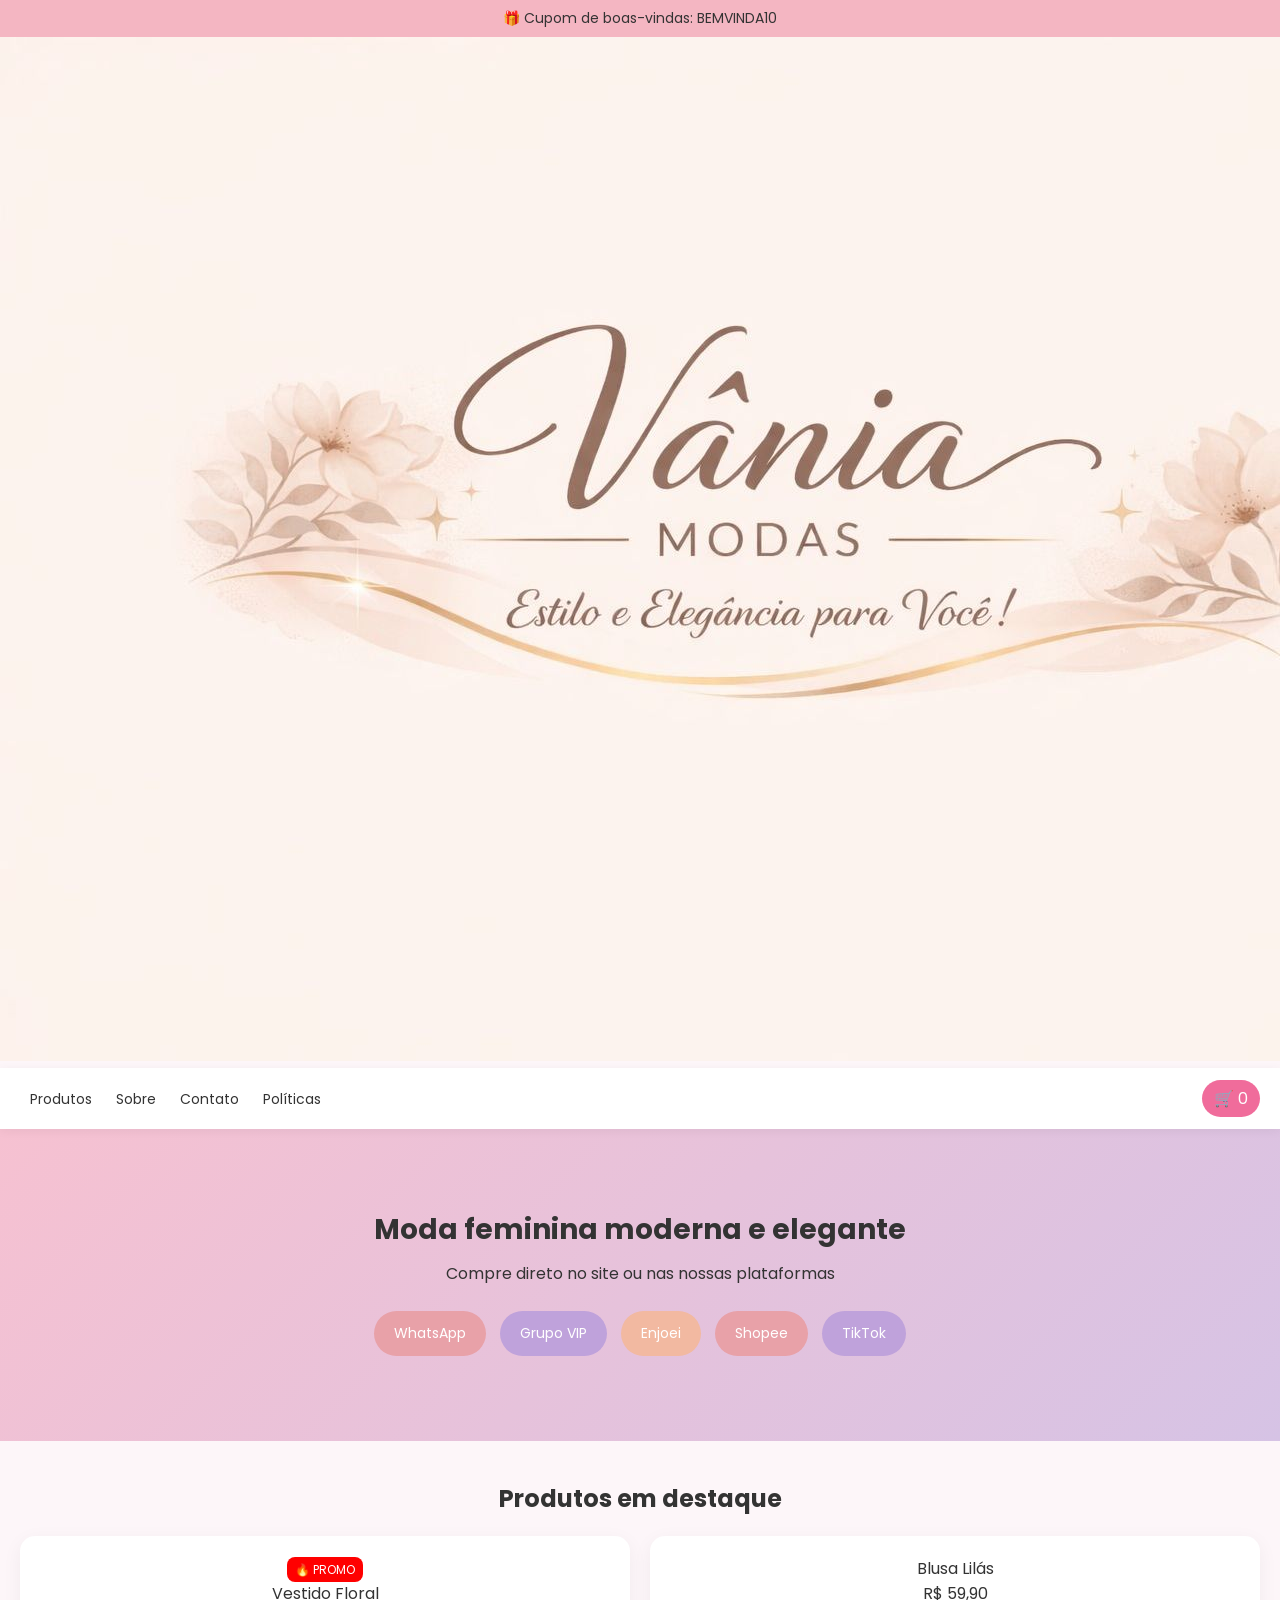
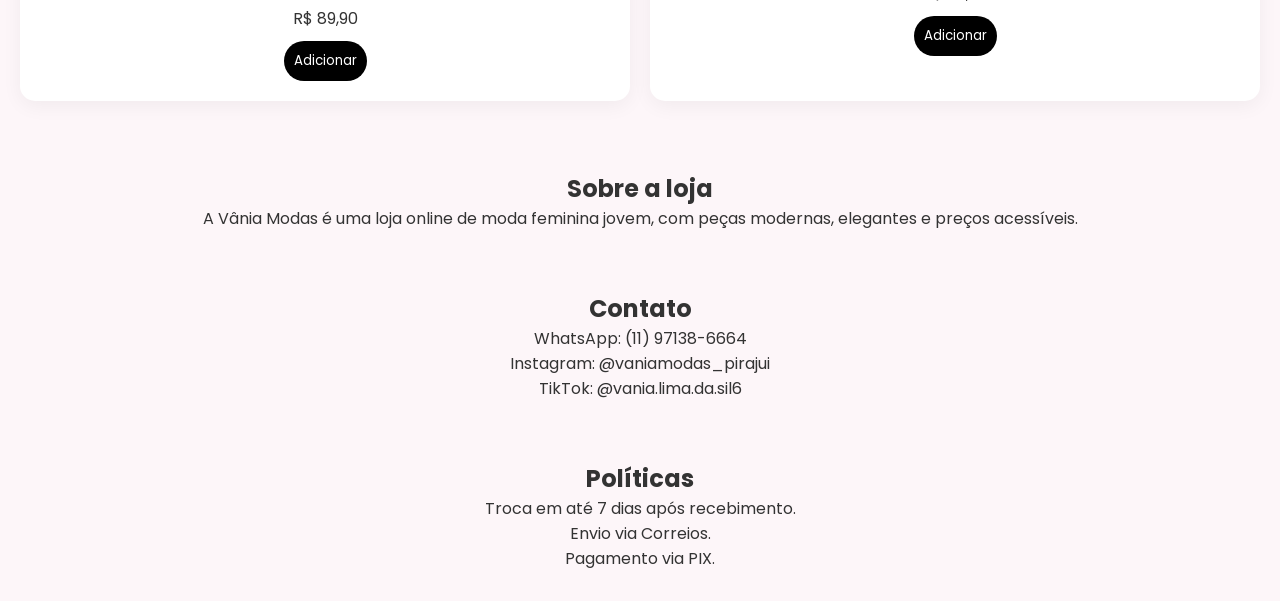
==== commit b63ae7ee: "Update index.html" ====
--- a/index.html
+++ b/index.html
@@ -15,22 +15,21 @@
 <!-- TOPO CUPOM -->
 <div class="topbar">🎁 Cupom de boas-vindas: BEMVINDA10</div>
 
+<!-- LOGO TOPO GRANDE -->
+<header class="logo-topo">
+  <img src="logo.png" class="logo-grande">
+</header>
+
 <!-- MENU -->
 <nav class="navbar">
+  <div class="menu">
+    <a href="#produtos">Produtos</a>
+    <a href="#sobre">Sobre</a>
+    <a href="#contato">Contato</a>
+    <a href="#politicas">Políticas</a>
+  </div>
 
-<div class="logo-area">
-<img src="logo.png" class="logo-img">
-</div>
-
-<div class="menu">
-<a href="#produtos">Produtos</a>
-<a href="#sobre">Sobre</a>
-<a href="#contato">Contato</a>
-<a href="#politicas">Políticas</a>
-</div>
-
-<span class="cart-btn" onclick="toggleCart()">🛒 <span id="count">0</span></span>
-
+  <span class="cart-btn" onclick="toggleCart()">🛒 <span id="count">0</span></span>
 </nav>
 
 <!-- HERO -->
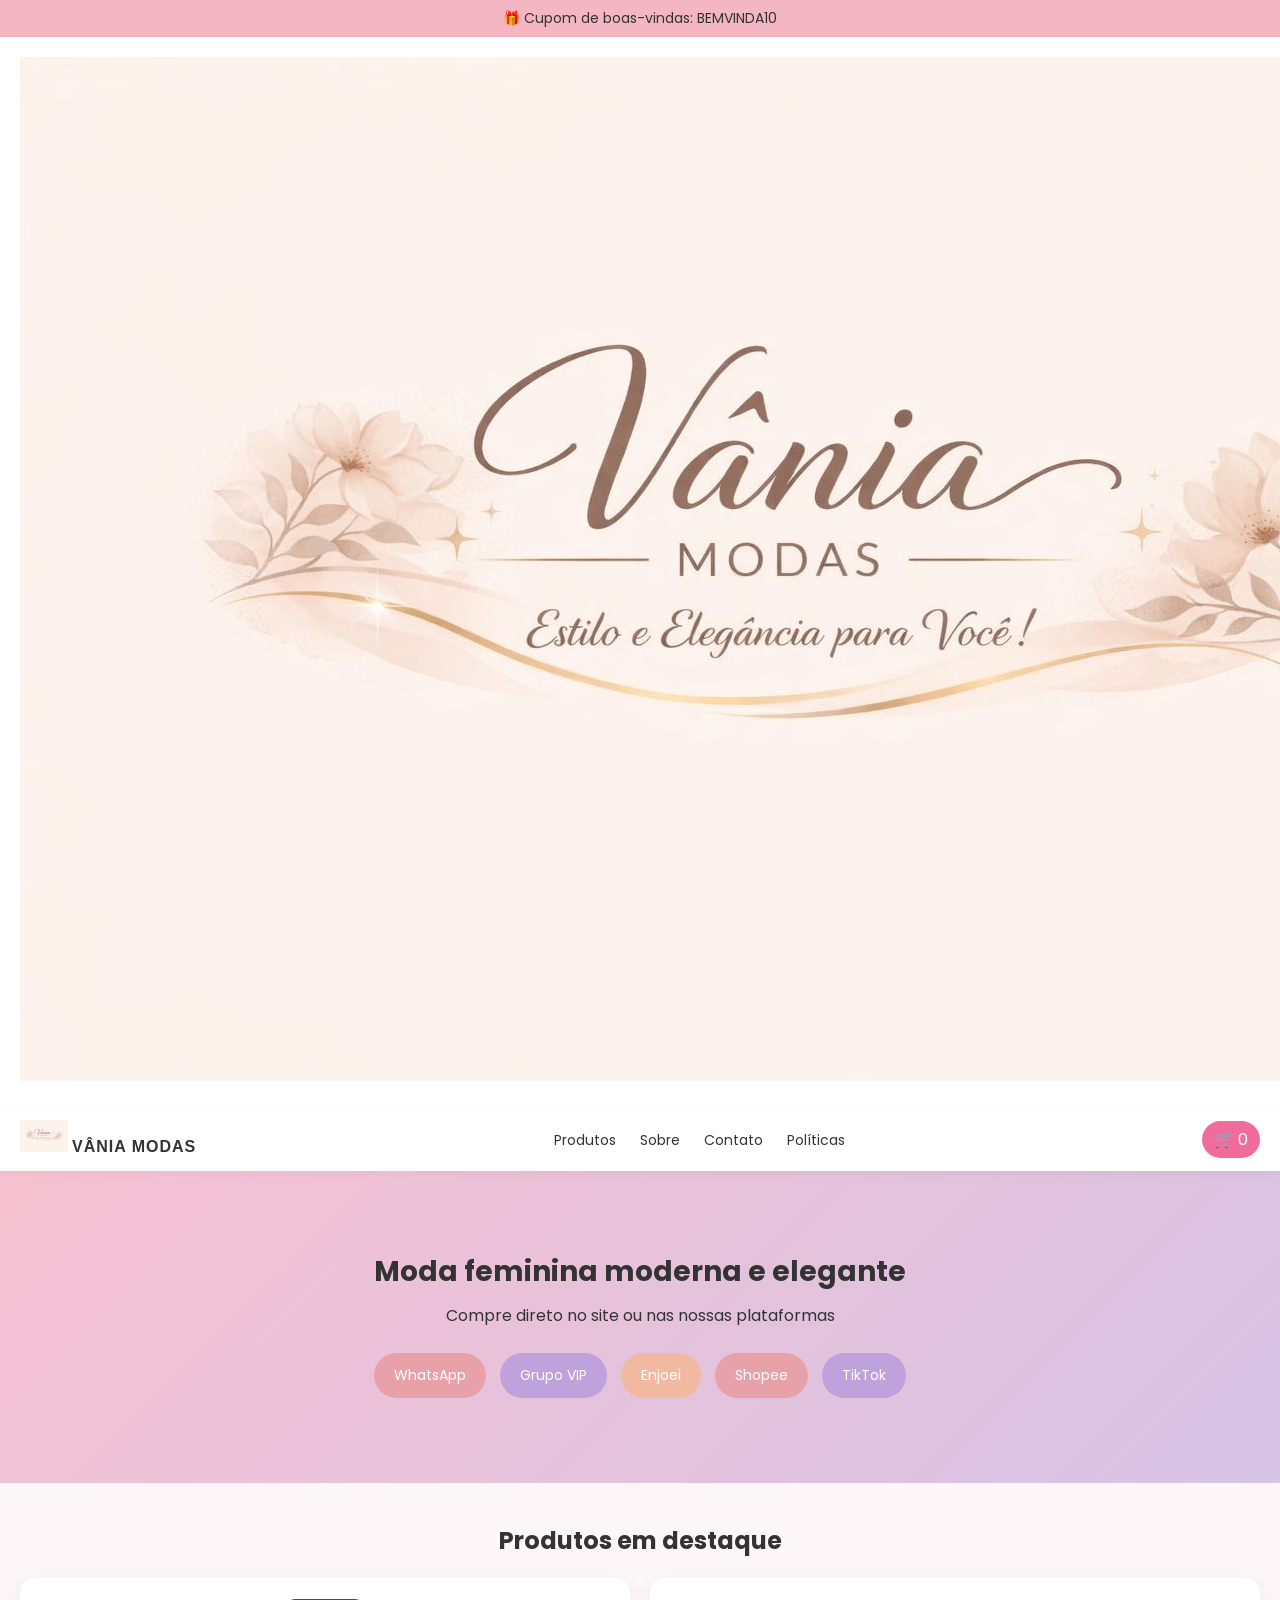
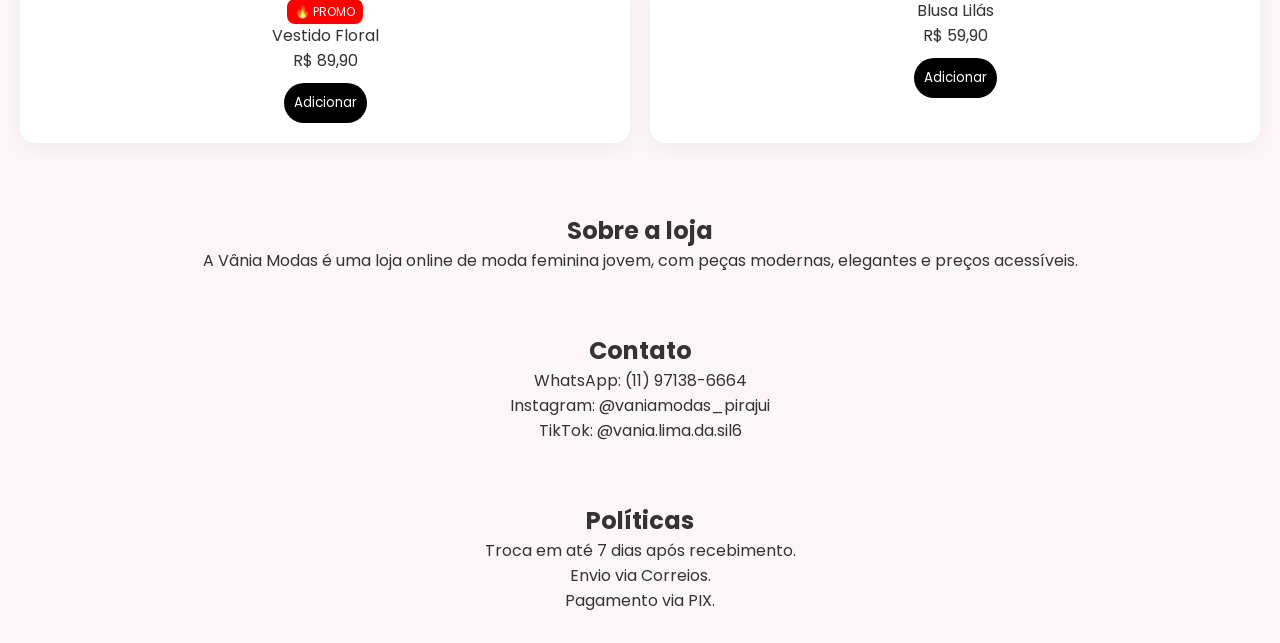
==== commit f5584828: "Update index.html" ====
--- a/index.html
+++ b/index.html
@@ -22,14 +22,21 @@
 
 <!-- MENU -->
 <nav class="navbar">
-  <div class="menu">
-    <a href="#produtos">Produtos</a>
-    <a href="#sobre">Sobre</a>
-    <a href="#contato">Contato</a>
-    <a href="#politicas">Políticas</a>
-  </div>
 
-  <span class="cart-btn" onclick="toggleCart()">🛒 <span id="count">0</span></span>
+<div class="logo-area">
+  <img src="logo.png" class="logo">
+  <span class="logo-text">VÂNIA MODAS</span>
+</div>
+
+<div class="menu">
+<a href="#produtos">Produtos</a>
+<a href="#sobre">Sobre</a>
+<a href="#contato">Contato</a>
+<a href="#politicas">Políticas</a>
+</div>
+
+<span class="cart-btn" onclick="toggleCart()">🛒 <span id="count">0</span></span>
+
 </nav>
 
 <!-- HERO -->
--- a/style.css
+++ b/style.css
@@ -29,18 +29,6 @@
 position:sticky;
 top:0;
 z-index:999;
-}
-
-.logo-area{
-display:flex;
-align-items:center;
-gap:10px;
-}
-
-.logo-img{
-height:40px;
-border-radius:8px;
-object-fit:contain;
 }
 
 .logo-text{
@@ -175,3 +163,12 @@
 color:white;
 cursor:pointer;
 }
+.logo-topo{
+background:white;
+padding:20px;
+text-align:center;
+}
+
+.logo {
+  height: 32px; /* pequeno chic */
+}
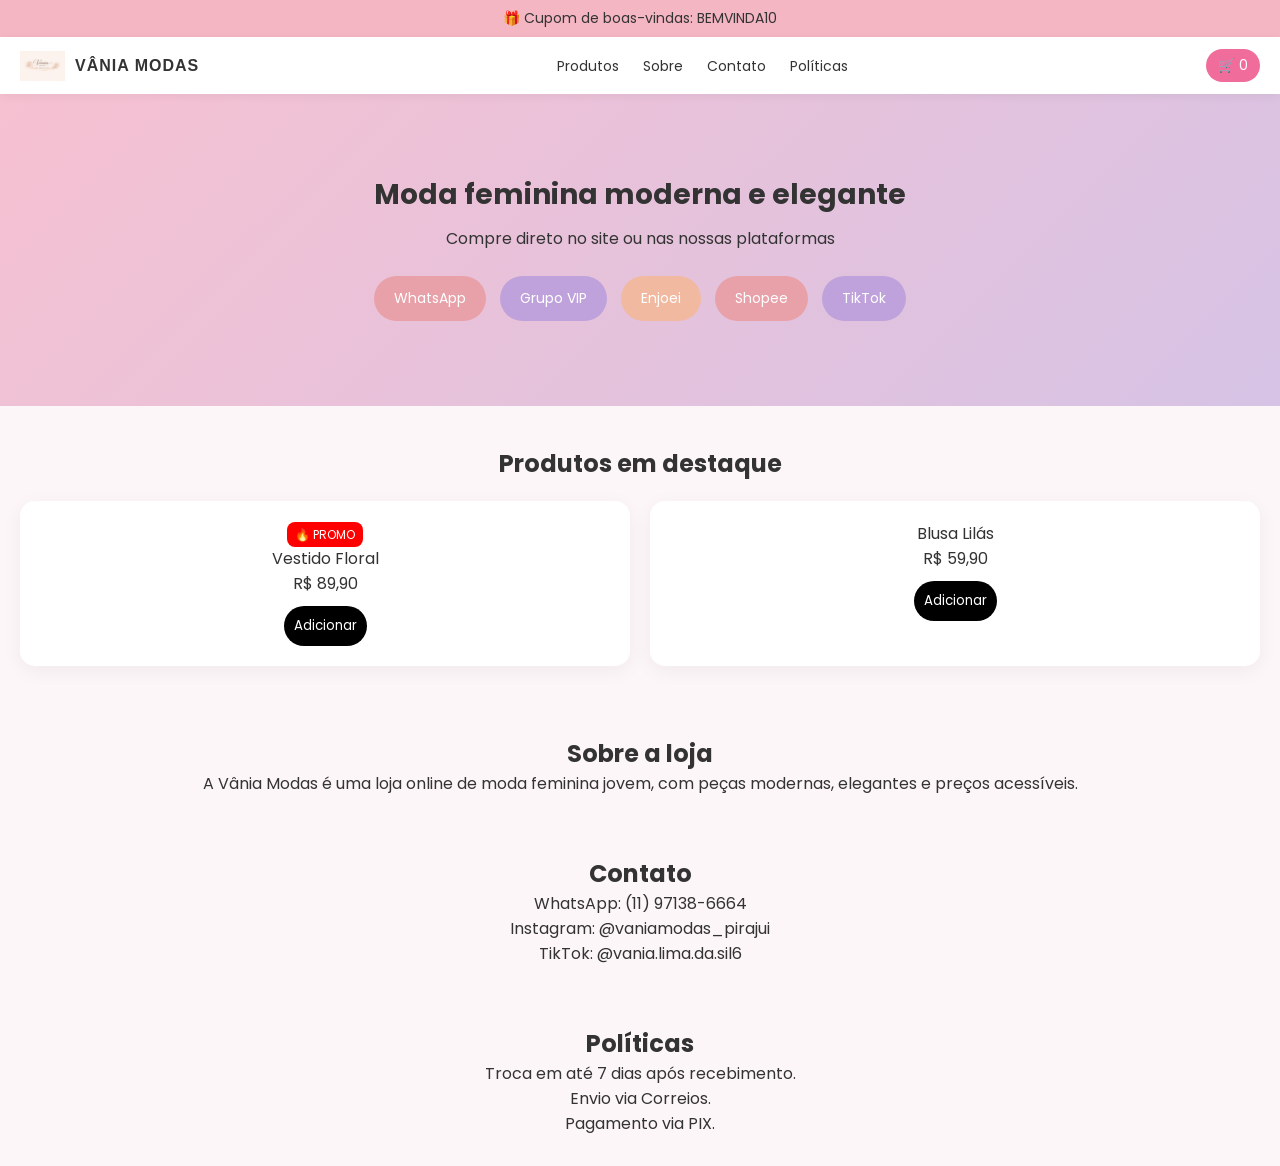
==== commit bd6752b7: "Update index.html" ====
--- a/index.html
+++ b/index.html
@@ -14,11 +14,6 @@
 
 <!-- TOPO CUPOM -->
 <div class="topbar">🎁 Cupom de boas-vindas: BEMVINDA10</div>
-
-<!-- LOGO TOPO GRANDE -->
-<header class="logo-topo">
-  <img src="logo.png" class="logo-grande">
-</header>
 
 <!-- MENU -->
 <nav class="navbar">
--- a/style.css
+++ b/style.css
@@ -10,7 +10,7 @@
 color:#333;
 }
 
-/* TOPO */
+/* TOPO CUPOM */
 .topbar{
 background:#f4b6c2;
 padding:8px;
@@ -18,7 +18,7 @@
 font-size:14px;
 }
 
-/* MENU */
+/* MENU NAVBAR */
 .navbar{
 display:flex;
 justify-content:space-between;
@@ -31,11 +31,26 @@
 z-index:999;
 }
 
+/* LOGO DO LADO DO NOME */
+.logo-area{
+display:flex;
+align-items:center;
+gap:10px;
+}
+
+.logo{
+height:30px; /* tamanho elegante */
+width:auto;
+object-fit:contain;
+}
+
 .logo-text{
 font-weight:600;
 letter-spacing:1px;
+font-size:16px;
 }
 
+/* MENU LINKS */
 .menu a{
 margin:0 10px;
 text-decoration:none;
@@ -47,13 +62,14 @@
 color:#f06c9b;
 }
 
-/* CARRINHO */
+/* BOTÃO CARRINHO */
 .cart-btn{
 background:#f06c9b;
 color:white;
 padding:6px 12px;
 border-radius:20px;
 cursor:pointer;
+font-size:14px;
 }
 
 /* HERO */
@@ -82,7 +98,7 @@
 font-size:14px;
 }
 
-/* CORES */
+/* CORES BOTÕES */
 .nude{background:#e8a1a8;}
 .lilas{background:#bfa2db;}
 .peach{background:#f2b9a1;}
@@ -121,6 +137,7 @@
 cursor:pointer;
 }
 
+/* PROMO BADGE */
 .badge{
 background:red;
 color:white;
@@ -129,7 +146,7 @@
 font-size:12px;
 }
 
-/* INFO */
+/* INFO SECTIONS */
 .info{
 padding:30px 20px;
 text-align:center;
@@ -163,12 +180,10 @@
 color:white;
 cursor:pointer;
 }
-.logo-topo{
-background:white;
-padding:20px;
-text-align:center;
+
+/* LOGO PEQUENA NO MENU */
+.logo-img{
+  height: 32px;   /* tamanho pequeno e elegante */
+  width: auto;
+  object-fit: contain;
 }
-
-.logo {
-  height: 32px; /* pequeno chic */
-}
